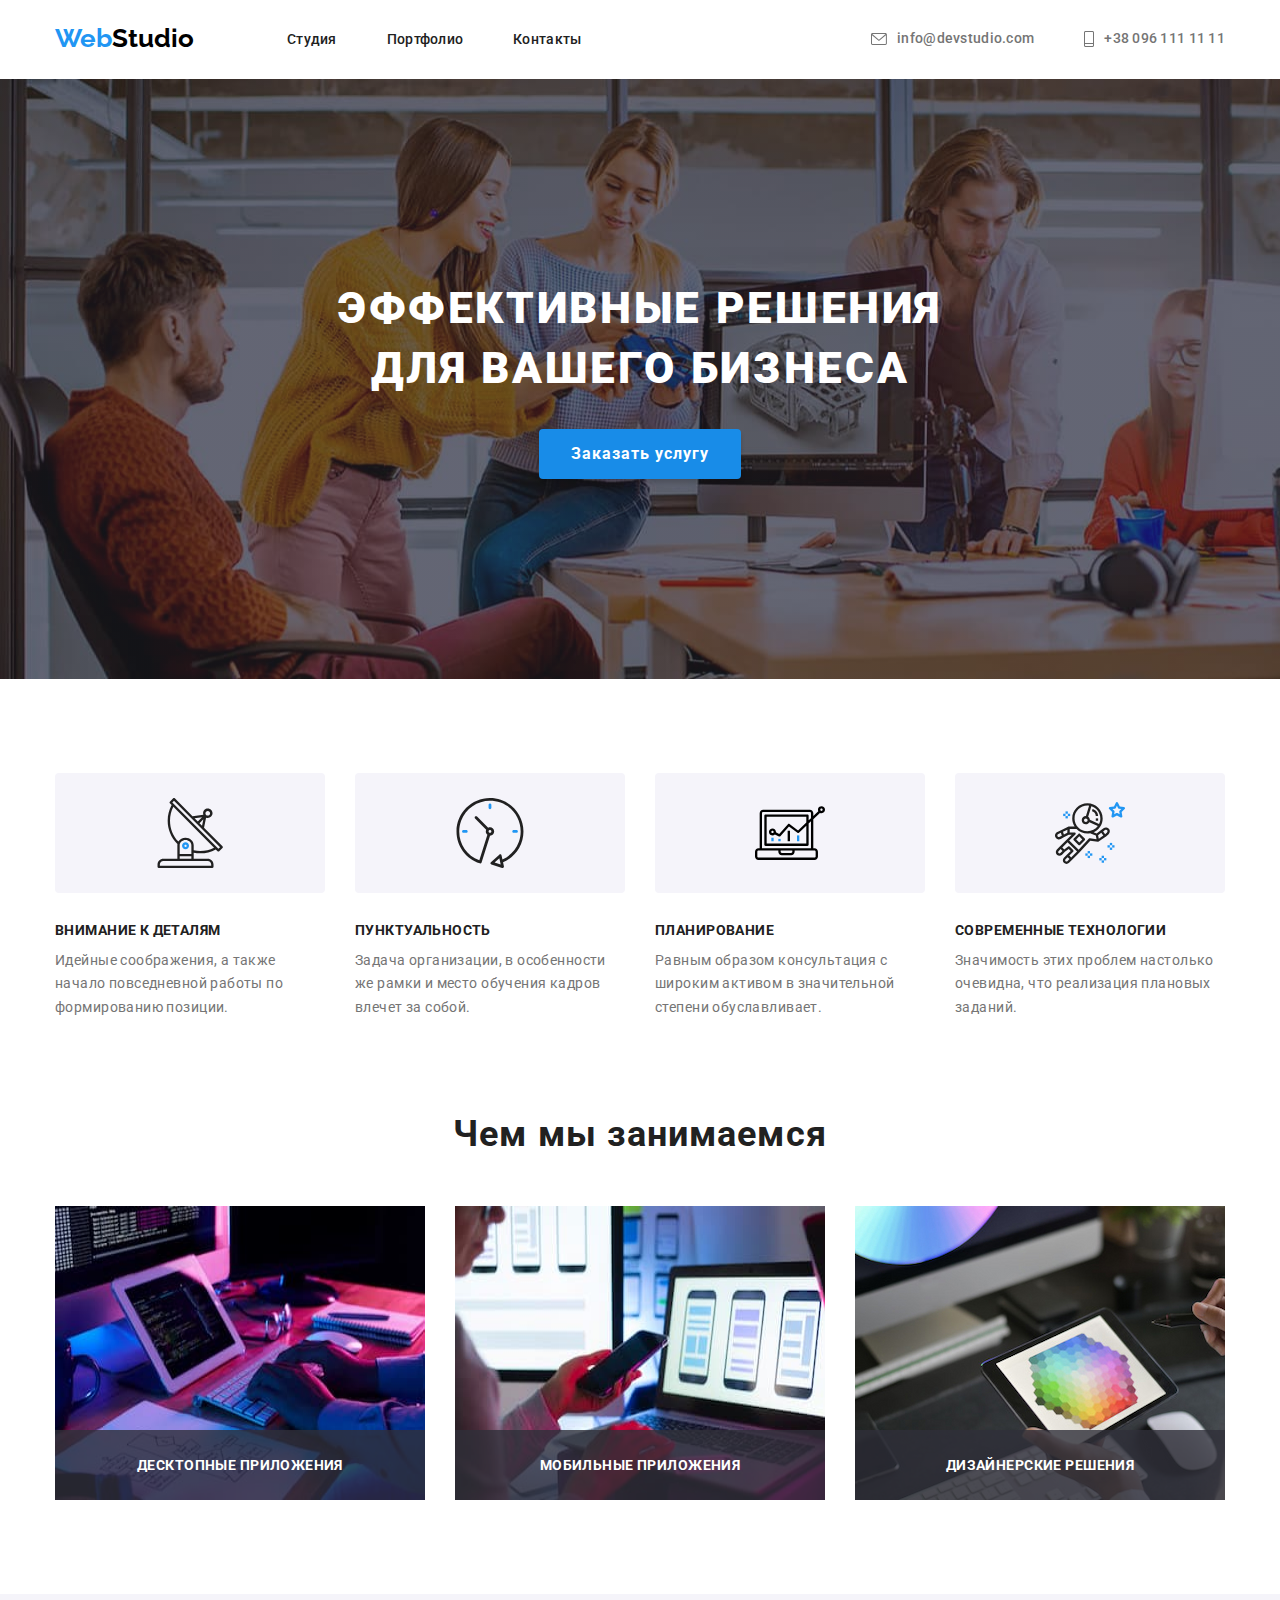
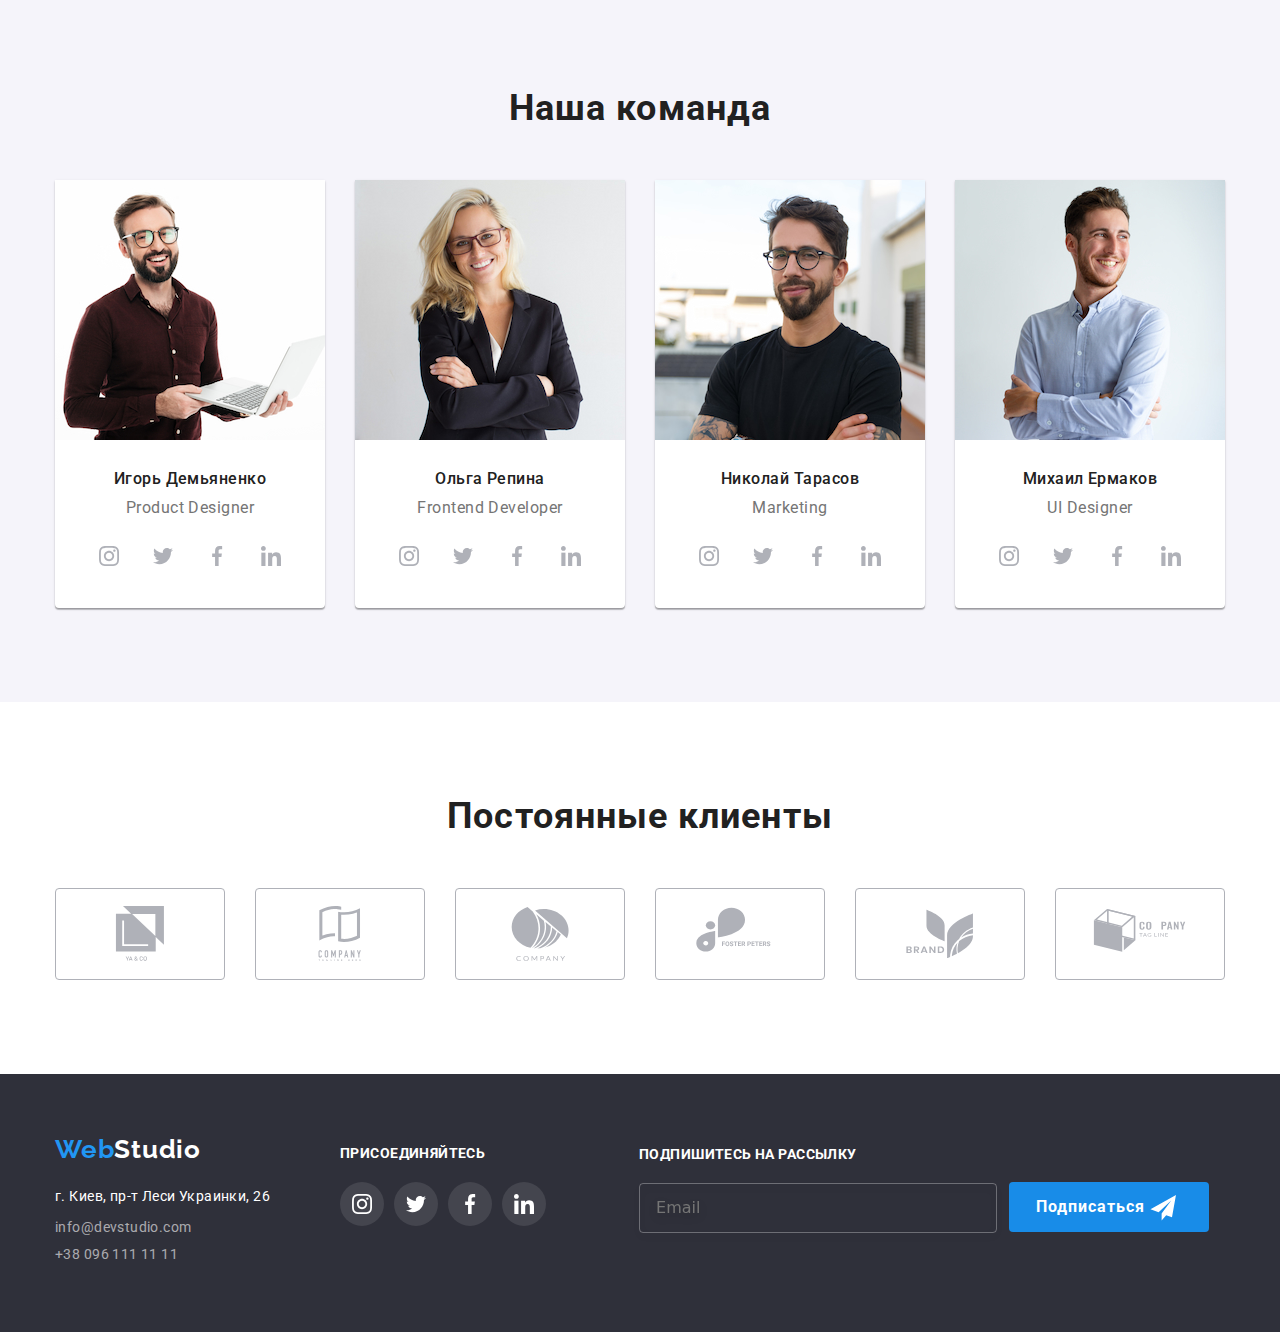
==== index.html @ 83f19287 "commit 6.1" ====
<!DOCTYPE html>
<html lang="ru">
  <head>
    <meta charset="UTF-8" />
    <meta http-equiv="X-UA-Compatible" content="IE=edge" />
    <meta name="viewport" content="width=device-width, initial-scale=1.0" />
    <link rel="stylesheet" href="./css/styles.css" />
    <link rel="preconnect" href="https://fonts.googleapis.com" />
    <link rel="preconnect" href="https://fonts.gstatic.com" crossorigin />
    <link
      href="https://fonts.googleapis.com/css2?family=Raleway:wght@700&family=Roboto:wght@100;300;400;500;700;900&display=swap"
      rel="stylesheet"
    />

    <title>Web Studio</title>

    <link
      rel="stylesheet"
      href="https://cdn.jsdelivr.net/npm/modern-normalize@1.1.0/modern-normalize.min.css"
    />
  </head>

  <body>
    <!-- Header line -->
    <header class="page-header">
      <div class="container page-header-container">
        <nav class="page-nav">
          <a href="../index.html" lang="en" class="logo link">
            <span class="logo-blue link"> Web</span>Studio</a
          >
          <ul class="menu list">
            <li class="menu-item">
              <a href="#" class="menu-link link"> Cтудия </a>
            </li>
            <li class="menu-item">
              <a href="./portfolio/portfolio.html" class="menu-link link">
                Портфолио
              </a>
            </li>
            <li class="menu-item">
              <a href="#" class="menu-link link"> Контакты </a>
            </li>
          </ul>
        </nav>

        <ul class="page-header-contact-container list">
          <li class="menu-item-contact">
            <a
              href="mailto:info@devstudio.com"
              class="contacts-email menu-link-contacts link"
            >
              <svg class="email-icon" width="16" height="12">
                <use href="./images/sprite.svg#icon-email"></use>
              </svg>
              info@devstudio.com
            </a>
          </li>
          <li class="menu-item">
            <a
              href="tel:+380961111111"
              class="contacts-phone-number menu-link-contacts link"
            >
              <svg class="phone-icon" width="10" height="16">
                <use href="./images/sprite.svg#icon-phone"></use>
              </svg>
              +38 096 111 11 11
            </a>
          </li>
        </ul>
      </div>
    </header>

    <!-- Main -->
    <main>
      <!-- Banner -->
      <section class="hero">
        <div class="container">
          <h1 class="hero-titlie">Эффективные решения для вашего бизнеса</h1>
          <button class="modal-btn" type="button" data-modal-open>
            Заказать услугу
          </button>
        </div>
      </section>

      <section class="option">
        <div class="container">
          <ul class="option-list list">
            <li class="option-list-detailes">
              <div class="option-image list">
                <svg class="option-icon" width="70" height="70">
                  <use href="./images/sprite.svg#icon-sputnik"></use>
                </svg>
              </div>
              <h3 class="option-title list">Внимание к деталям</h3>
              <p class="option-text">
                Идейные соображения, а также начало повседневной работы по
                формированию позиции.
              </p>
            </li>

            <li class="option-list-detailes list">
              <div class="option-image list">
                <svg class="option-icon" width="70" height="70">
                  <use href="./images/sprite.svg#icon-clock"></use>
                </svg>
              </div>

              <h3 class="option-title list">Пунктуальность</h3>
              <p class="option-text">
                Задача организации, в особенности же рамки и место обучения
                кадров влечет за собой.
              </p>
            </li>

            <li class="option-list-detailes">
              <div class="option-image list">
                <svg class="option-icon" width="70" height="70">
                  <use href="./images/sprite.svg#icon-diagram"></use>
                </svg>
              </div>

              <h3 class="option-title list">Планирование</h3>
              <p class="option-text">
                Равным образом консультация с широким активом в значительной
                степени обуславливает.
              </p>
            </li>

            <li class="option-list-detailes">
              <div class="option-image list">
                <svg class="option-icon" width="70" height="70">
                  <use href="./images/sprite.svg#icon-astronaut"></use>
                </svg>
              </div>
              <h3 class="option-title list">Современные технологии</h3>
              <p class="option-text">
                Значимость этих проблем настолько очевидна, что реализация
                плановых заданий.
              </p>
            </li>
          </ul>
        </div>
      </section>

      <section class="our-job">
        <div class="container">
          <h2 class="our-job-title">Чем мы занимаемся</h2>
          <ul class="our-job-list list">
            <li class="our-job-photo">
              <img
                src="./images/work/work1.jpg"
                alt="мужчина работает за ноутбуком"
                width="370"
                height="294"
              />
              <div class="our-job-box-text">
                <p class="our-job-text">Десктопные приложения</p>
              </div>
            </li>
            <li class="our-job-photo">
              <img
                src="./images/work/work2.jpg"
                alt="девушка с телефоном"
                width="370"
                height="294"
              />
              <div class="our-job-box-text">
                <p class="our-job-text">Мобильные приложения</p>
              </div>
            </li>
            <li class="our-job-photo">
              <img
                src="./images/work/work3.jpg"
                alt="девушка работает с палитрой "
                width="370"
                height="294"
              />

              <div class="our-job-box-text">
                <p class="our-job-text">Дизайнерские решения</p>
              </div>
            </li>
          </ul>
        </div>
      </section>

      <section class="our-team">
        <div class="container">
          <h2 class="our-team-title">Наша команда</h2>
          <ul class="our-team-list list">
            <li class="our-team-card">
              <img
                src="./images/people/igor.jpg"
                alt="Игорь дизайнер"
                width="270"
              />

              <div class="card-info">
                <h3 class="card-title">Игорь Демьяненко</h3>
                <p lang="en" class="card-prof">Product Designer</p>

                <ul class="social-list list">
                  <li class="social-list-item">
                    <a href="" class="social-list-link">
                      <svg class="social-list-icon" width="20" height="20">
                        <use href="./images/sprite.svg#icon-instagram"></use>
                      </svg>
                    </a>
                  </li>

                  <li class="social-list-item">
                    <a href="" class="social-list-link">
                      <svg class="social-list-icon" width="20" height="20">
                        <use href="./images/sprite.svg#icon-twitter"></use>
                      </svg>
                    </a>
                  </li>

                  <li class="social-list-item list link">
                    <a href="" class="social-list-link">
                      <svg class="social-list-icon" width="20" height="20">
                        <use href="./images/sprite.svg#icon-facebook"></use>
                      </svg>
                    </a>
                  </li>

                  <li class="social-list-item list">
                    <a href="" class="social-list-link">
                      <svg class="social-list-icon" width="20" height="20">
                        <use href="./images/sprite.svg#icon-linkedin"></use>
                      </svg>
                    </a>
                  </li>
                </ul>
              </div>
            </li>

            <li class="our-team-card">
              <img
                src="./images/people/olga.jpg"
                alt="Ольга фронтэнд разработчик"
                width="270"
              />
              <div class="card-info">
                <h3 class="card-title">Ольга Репина</h3>
                <p lang="en" class="card-prof">Frontend Developer</p>

                <ul class="social-list list">
                  <li class="social-list-item">
                    <a href="" class="social-list-link">
                      <svg class="social-list-icon" width="20" height="20">
                        <use href="./images/sprite.svg#icon-instagram"></use>
                      </svg>
                    </a>
                  </li>

                  <li class="social-list-item">
                    <a href="" class="social-list-link">
                      <svg class="social-list-icon" width="20" height="20">
                        <use href="./images/sprite.svg#icon-twitter"></use>
                      </svg>
                    </a>
                  </li>

                  <li class="social-list-item list link">
                    <a href="" class="social-list-link">
                      <svg class="social-list-icon" width="20" height="20">
                        <use href="./images/sprite.svg#icon-facebook"></use>
                      </svg>
                    </a>
                  </li>

                  <li class="social-list-item list">
                    <a href="" class="social-list-link">
                      <svg class="social-list-icon" width="20" height="20">
                        <use href="./images/sprite.svg#icon-linkedin"></use>
                      </svg>
                    </a>
                  </li>
                </ul>
              </div>
            </li>

            <li class="our-team-card">
              <img
                src="./images/people/taras.jpg"
                alt="Тарас маркетолог"
                width="270"
              />
              <div class="card-info">
                <h3 class="card-title">Николай Тарасов</h3>
                <p lang="en" class="card-prof">Marketing</p>

                <ul class="social-list list">
                  <li class="social-list-item">
                    <a href="" class="social-list-link">
                      <svg class="social-list-icon" width="20" height="20">
                        <use href="./images/sprite.svg#icon-instagram"></use>
                      </svg>
                    </a>
                  </li>

                  <li class="social-list-item">
                    <a href="" class="social-list-link">
                      <svg class="social-list-icon" width="20" height="20">
                        <use href="./images/sprite.svg#icon-twitter"></use>
                      </svg>
                    </a>
                  </li>

                  <li class="social-list-item list link">
                    <a href="" class="social-list-link">
                      <svg class="social-list-icon" width="20" height="20">
                        <use href="./images/sprite.svg#icon-facebook"></use>
                      </svg>
                    </a>
                  </li>

                  <li class="social-list-item list">
                    <a href="" class="social-list-link">
                      <svg class="social-list-icon" width="20" height="20">
                        <use href="./images/sprite.svg#icon-linkedin"></use>
                      </svg>
                    </a>
                  </li>
                </ul>
              </div>
            </li>

            <li class="our-team-card">
              <img
                src="./images/people/michale.jpg"
                alt="Михаил дизайнер"
                width="270"
              />
              <div class="card-info">
                <h3 class="card-title">Михаил Ермаков</h3>
                <p lang="en" class="card-prof">UI Designer</p>

                <ul class="social-list list">
                  <li class="social-list-item">
                    <a href="" class="social-list-link">
                      <svg class="social-list-icon" width="20" height="20">
                        <use href="./images/sprite.svg#icon-instagram"></use>
                      </svg>
                    </a>
                  </li>

                  <li class="social-list-item">
                    <a href="" class="social-list-link">
                      <svg class="social-list-icon" width="20" height="20">
                        <use href="./images/sprite.svg#icon-twitter"></use>
                      </svg>
                    </a>
                  </li>

                  <li class="social-list-item list link">
                    <a href="" class="social-list-link">
                      <svg class="social-list-icon" width="20" height="20">
                        <use href="./images/sprite.svg#icon-facebook"></use>
                      </svg>
                    </a>
                  </li>

                  <li class="social-list-item list">
                    <a href="" class="social-list-link">
                      <svg class="social-list-icon" width="20" height="20">
                        <use href="./images/sprite.svg#icon-linkedin"></use>
                      </svg>
                    </a>
                  </li>
                </ul>
              </div>
            </li>
          </ul>
        </div>
      </section>

      <section class="our-client">
        <div class="container">
          <h2 class="our-team-title">Постоянные клиенты</h2>

          <ul class="our-client-list list">
            <li class="our-client-item">
              <a href="" class="our-client-link link">
                <svg class="our-client-icon" width="96" height="55">
                  <use href="./images/sprite.svg#icon-cube"></use>
                </svg>
              </a>
            </li>

            <li class="our-client-item">
              <a href="" class="our-client-link link">
                <svg class="our-client-icon" width="96" height="55">
                  <use href="./images/sprite.svg#icon-logo1"></use>
                </svg>
              </a>
            </li>

            <li class="our-client-item">
              <a href="" class="our-client-link link">
                <svg class="our-client-icon" width="86" height="55">
                  <use href="./images/sprite.svg#icon-logo2"></use>
                </svg>
              </a>
            </li>

            <li class="our-client-item">
              <a href="" class="our-client-link link">
                <svg
                  class="our-client-icon"
                  width="96"
                  height="
          60"
                >
                  <use href="./images/sprite.svg#icon-foster"></use>
                </svg>
              </a>
            </li>

            <li class="our-client-item">
              <a href="" class="our-client-link link">
                <svg
                  class="our-client-icon"
                  width="96"
                  height="
          50"
                >
                  <use href="./images/sprite.svg#icon-brand"></use>
                </svg>
              </a>
            </li>

            <li class="our-client-item">
              <a href="" class="our-client-link link">
                <svg class="our-client-icon" width="100" height="60">
                  <use href="./images/sprite.svg#icon-space"></use>
                </svg>
              </a>
            </li>
          </ul>
        </div>
      </section>

      <footer class="footer">
        <div class="container">
          <div class="footer-box">
            <address class="footer-address">
              <div class="footer-box-logo">
                <a href="#" lang="en" class="logo-link link">
                  <span class="logo-blue">Web</span>Studio</a
                >
              </div>

              <ul class="list">
                <li class="contact-footer">
                  <a
                    href="https://goo.gl/maps/ec9KKxXd8hmm1vX37"
                    target="_blank"
                    rel="noopener noreferrer"
                    class="link"
                    ><span class="link location"
                      >г. Киев, пр-т Леси Украинки, 26</span
                    >
                  </a>
                </li>
                <li class="contact-footer list">
                  <a
                    href="mailto:info@devstudio.com"
                    class="link contact-email"
                  >
                    info@devstudio.com
                  </a>
                </li>
                <li class="list">
                  <a href="tel:+380961111111" class="contact-phone link">
                    +38 096 111 11 11
                  </a>
                </li>
              </ul>
            </address>

            <div class="footer-social">
              <h3 class="footer-social-title">присоединяйтесь</h3>

              <ul class="footer-social-list">
                <li class="footer-social-list-item list link">
                  <a href="" class="footer-social-link">
                    <svg class="footer-social-icon">
                      <use
                        href="./images/sprite.svg#icon-instagram"
                        width="20"
                        height="20"
                      ></use>
                    </svg>
                  </a>
                </li>

                <li class="footer-social-list-item list link">
                  <a href="" class="footer-social-link">
                    <svg class="footer-social-icon">
                      <use
                        href="./images/sprite.svg#icon-twitter"
                        width="20"
                        height="20"
                      ></use>
                    </svg>
                  </a>
                </li>

                <li class="footer-social-list-item list link">
                  <a href="" class="footer-social-link">
                    <svg class="footer-social-icon">
                      <use
                        href="./images/sprite.svg#icon-facebook"
                        width="20"
                        height="20"
                      ></use>
                    </svg>
                  </a>
                </li>

                <li class="footer-social-list-item list link">
                  <a href="" class="footer-social-link">
                    <svg class="footer-social-icon">
                      <use
                        href="./images/sprite.svg#icon-linkedin"
                        width="20"
                        height="20"
                      ></use>
                    </svg>
                  </a>
                </li>
              </ul>
            </div>

            <div class="footer-input-wrapper">
              <p class="footer-input-text">Подпишитесь на рассылку</p>

              <input
                type="email"
                name="user_email"
                class="footer-form-input"
                required
                pattern="[a-zA-Z0-9]+"
                minlength="2"
                placeholder="Email"
              />
            </div>

            <button type="button" class="footer-button">
              Подписаться

              <svg class="footer-button-icon" width="44" height="44">
                <use href="./images/sprite.svg#icon-send"></use>
              </svg>
            </button>
          </div>
        </div>
      </footer>

      <div class="backdrop is-hidden" data-modal>
        <div class="modal">
          <button type="button" class="modal-close-btn" data-modal-close>
            <svg class="modal-close-btn-icon" width="18" height="18">
              <use href="./images/sprite.svg#icon-close"></use>
            </svg>
          </button>

          <form class="modal-form">
            <p class="modal-form-text">
              Оставьте свои данные, мы вам перезвоним
            </p>

            <label class="modal-form-field">
              <span class="modal-form-input-desc"> Имя </span>
              <span class="modal-form-input-wrapper">
                <input
                  type="text"
                  name="user_name"
                  class="modal-form-input"
                  required
                  pattern="^[A-Za-zА-Яа-яЁё-Яа-яЁёІіЇїЄє]+$"
                  minlength="2"
                />
                <svg class="modal-form-icon" width="12" height="12">
                  <use href="./images/sprite.svg#icon-user"></use>
                </svg>
              </span>
            </label>

            <label class="modal-form-field">
              <span class="modal-form-input-desc"> Телефон </span>
              <span class="modal-form-input-wrapper">
                <input
                  type="tel"
                  name="user_phone"
                  class="modal-form-input"
                  required
                  pattern="[0-9]{3}-[0-9]{3}-[0-9]{2}-[0-9]{2}"
                  title="xxx-xxx-xx-xx"
                />
                <svg class="modal-form-icon" width="12" height="12">
                  <use href="./images/sprite.svg#icon-phone2"></use>
                </svg>
              </span>
            </label>

            <label class="modal-form-field">
              <span class="modal-form-input-desc"> Почта </span>
              <span class="modal-form-input-wrapper">
                <input
                  type="email"
                  name="user_email"
                  class="modal-form-input"
                  pattern="[a-zA-Z0-9]+"
                  required
                />
                <svg class="modal-form-icon" width="12" height="12">
                  <use href="./images/sprite.svg#icon-email2"></use>
                </svg>
              </span>
            </label>

            <label class="modal-form-field">
              <span class="modal-form-input-desc"> Комментарий </span>
              <textarea
                name="user_massage"
                class="modal-form-message"
                placeholder="Введите текст"
              ></textarea>
            </label>
            <input
              id="user_policy"
              type="checkbox"
              name="user_policy"
              class="modal-form-check visually-hidden-check"
            />

            <label for="user_policy" class="modal-form-check-desc">
              Соглашаюсь с рассылкой и принимаю &nbsp;
              <a href="" class="modal-form-link">Условия договора</a>
            </label>
            <button type="submit" class="modal-form-submit">Отправить</button>
          </form>
        </div>
      </div>
    </main>
    <script src="./js/modal.js"></script>
  </body>
</html>
---- css/styles.css ----
body {
  font-family: "Raleway", sans-serif;
  font-family: "Roboto", sans-serif;
  margin: 0px;
  background: #ffffff;
}

.page-header {
  background: #ffffff;
  padding-top: 24px;
  padding-bottom: 25px;
}

.container {
  width: 1200px;
  margin-left: auto;
  margin-right: auto;
  padding-left: 15px;
  padding-right: 15px;
}

.page-header-container {
  display: flex;
  align-items: center;
}

.page-nav {
  display: flex;
}

.logo {
  text-decoration: none;
  color: #000000;
  font-family: "Raleway", sans-serif;
  font-weight: 700;
  font-size: 26px;
  margin-right: 93px;
}

.logo-blue {
  color: #2196f3;
  font-weight: 700;
  font-family: "Raleway", sans-serif;
  font-style: Bold;
  font-size: 26px;
}

.menu {
  display: flex;
  align-items: center;
  list-style: none;
}

.page-header-contact-container {
  display: flex;
  align-items: center;
  margin-left: auto;
}

.menu-link::after {
  display: inline-block;
  position: absolute;
  content: "";
  left: 0;
  bottom: -30px;
  border-radius: 2px;
  width: 100%;
  height: 4px;
  margin-bottom: -1px;
  background-color: #2196f3;
  opacity: 0;
  transition: 250ms cubic-bezier(0.4, 0, 0.2, 1);
}
.menu-link:hover::after {
  opacity: 1;
}

.menu-item {
  margin-right: 50px;
}

.menu-item:last-child {
  margin-right: 0;
}

.menu-link {
  position: relative;
  font-family: "Roboto", sans-serif;
  font-weight: 500;
  font-size: 14px;
  line-height: 1.14;
  letter-spacing: 0.02em;
  color: #212121;
  transition: color 250ms cubic-bezier(0.4, 0, 0.2, 1);
}

.menu-link:hover,
.menu-link:focus {
  color: #2196f3;
}

.menu-link-contacts {
  position: relative;
  font-family: "Roboto", sans-serif;
  font-weight: 500;
  font-size: 14px;
  line-height: 1.14;
  letter-spacing: 0.02em;
  color: #212121;
  transition: color 250ms cubic-bezier(0.4, 0, 0.2, 1);
}

.menu-link-contacts:hover,
.menu-link-contacts:focus {
  color: #2196f3;
}

.menu-contact {
  margin-top: 32px;
  margin-bottom: 32px;
  display: flex;
  align-items: center;
  margin-left: auto;
}

.menu-item-contact {
  margin-right: 50px;
  display: flex;
}

.menu-item-contact:last-child {
  margin-right: 0;
}

.contacts-email {
  font-family: "Roboto", sans-serif;
  font-weight: 500;
  font-size: 14px;
  line-height: 1.14;
  letter-spacing: 0.02em;
  color: #757575;
  display: flex;
}

.email-icon {
  margin-right: 10px;
  fill: currentColor;
  margin-top: 2px;
}

.contacts-phone-number {
  font-family: "Roboto", sans-serif;
  font-weight: 500;
  font-size: 14px;
  line-height: 1.14;
  letter-spacing: 0.02em;
  color: #757575;
  display: flex;
}

.phone-icon {
  margin-right: 10px;
  fill: currentColor;
}

.hero {
  padding-top: 200px;
  padding-bottom: 200px;
  background: #2f303a;
  background-image: linear-gradient(
      rgba(47, 48, 58, 0.4),
      rgba(47, 48, 58, 0.4)
    ),
    url("../images/hero/bg.jpg");
  background-size: cover;
  background-color: #c4c4c4;
}

.hero-titlie {
  font-family: "Roboto", sans-serif;
  font-weight: 900;
  font-size: 44px;
  line-height: 1.36;
  text-align: center;
  letter-spacing: 0.06em;
  text-transform: uppercase;
  color: #ffffff;
  align-items: center;
  margin-left: 252px;
  margin-right: 252px;
  margin-bottom: 30px;
}

.modal-btn {
  font-family: "Roboto", sans-serif;
  font-weight: 700;
  font-size: 16px;
  line-height: 1.88;
  letter-spacing: 0.06em;
  color: #ffffff;
  background: #188ce8;
  padding: 10px 32px;
  height: 50px;
  left: 700px;
  top: 400px;
  margin-top: 30px;
  cursor: pointer;
  box-shadow: 0px 4px 4px rgba(0, 0, 0, 0.15);
  border-radius: 4px;
  border: none;
  align-items: center;
  display: block;
  margin: auto;
  transition: background-color 250ms cubic-bezier(0.4, 0, 0.2, 1);
}

.modal-btn:hover,
.modal-btn:focus {
  background-color: #2196f3;
  border: none;
}

.option-image {
  display: flex;
  justify-content: center;
  align-items: center;
  margin-bottom: 30px;
  background-size: 270px 120px;
  background: #f5f4fa;
  border-radius: 4px;
  width: 270px;
  height: 120px;
}

.option-image:last-child {
  margin-right: 0;
}

.option-icon {
  display: flex;
  justify-content: center;
  align-items: center;
}

.option {
  padding-top: 94px;
  padding-bottom: 94px;
}

.option-list {
  display: flex;
  align-items: center;
}

.option-list-detailes {
  margin-right: 30px;
}

.option-list-detailes:last-child {
  margin-right: 0;
}

.option-title {
  font-family: "Roboto", sans-serif;
  font-style: normal;
  font-weight: 700;
  font-size: 14px;
  line-height: 1.14;
  letter-spacing: 0.03em;
  text-transform: uppercase;
  color: #212121;
  padding-bottom: 10px;
}

.option-text {
  font-family: "Roboto", sans-serif;
  font-style: normal;
  font-weight: 400;
  font-size: 14px;
  line-height: 1.71;
  letter-spacing: 0.03em;
  color: #757575;
}

.option-text:last-child {
  margin-right: 0;
}

.our-job {
  padding-bottom: 94px;
  justify-content: space-between;
}
.our-job-title {
  font-family: "Roboto", sans-serif;
  font-weight: 700;
  font-size: 36px;
  line-height: 1.16;
  text-align: center;
  letter-spacing: 0.03em;
  color: #212121;
  margin-bottom: 50px;
}

.our-job-list {
  display: flex;
  align-items: center;
}

.our-job-photo {
  margin-right: 30px;
  position: relative;
}

.our-job-box-text {
  display: inline-block;
  position: absolute;
  width: 370px;
  height: 70px;
  background: rgba(47, 48, 58, 0.8);
  bottom: 0;
}

.our-job-text {
  font-family: "Roboto", sans-serif;
  font-weight: 700;
  font-size: 14px;
  line-height: 16px;
  text-align: center;
  letter-spacing: 0.03em;
  text-transform: uppercase;

  color: #ffffff;
  padding-top: 27px;
  padding-bottom: 27px;
}

.our-job-photo:last-child {
  margin-right: 0;
}

.our-team {
  background: #f5f4fa;
  padding-top: 94px;
  padding-bottom: 94px;
  justify-content: space-between;
}

.our-team-title {
  font-family: "Roboto", sans-serif;
  font-weight: 700;
  font-size: 36px;
  line-height: 1.16;
  text-align: center;
  letter-spacing: 0.03em;
  color: #212121;
  margin-bottom: 50px;
}

.our-team-list {
  display: flex;
  align-items: center;
}

.our-team-card {
  width: 270px;
  height: 428px;
  left: 215px;
  top: 1635px;
  margin-right: 30px;
  background: #ffffff;
  box-shadow: 0px 1px 3px rgba(0, 0, 0, 0.12), 0px 1px 1px rgba(0, 0, 0, 0.14),
    0px 2px 1px rgba(0, 0, 0, 0.2);
  border-radius: 0px 0px 4px 4px;
}

.our-team-card:last-child {
  margin-right: 0;
}

.card-info {
  padding-bottom: 30px;
  padding-top: 30px;
}
.card-title {
  font-family: "Roboto", sans-serif;
  font-weight: 500;
  font-size: 16px;
  line-height: 1.18;
  text-align: center;
  letter-spacing: 0.03em;
  color: #212121;
  margin-bottom: 10px;
}

.card-prof {
  font-family: "Roboto", sans-serif;
  font-size: 16px;
  line-height: 1.18;
  text-align: center;
  letter-spacing: 0.03em;
  color: #757575;
  margin-bottom: 16px;
}

.social-list {
  display: flex;
  align-items: center;
  justify-content: center;
  gap: 10px;
}

.social-list:last-child {
  margin-right: 0;
}

.social-list-link {
  display: flex;
  justify-content: center;
  align-items: center;
  width: 44px;
  height: 44px;
  border-radius: 50%;
  background-color: #ffffff;
  transition: background-color 250ms cubic-bezier(0.4, 0, 0.2, 1);
}

.social-list-link:hover,
.social-list-link:focus {
  background-color: #2196f3;
}

.social-list-icon {
  height: 44px;
  width: 44px;
  padding-top: 12px;
  padding-left: 12px;
  padding-right: 12px;
  padding-bottom: 12px;
  fill: #afb1b8;
  transition: fill 250ms cubic-bezier(0.4, 0, 0.2, 1);
}

.social-list-link:hover .social-list-icon,
.social-list-link:focus .social-list-icon {
  fill: #ffffff;
}

.our-client {
  background: #ffffff;
  padding-top: 94px;
  padding-bottom: 94px;
  justify-content: space-between;
}

.our-client-list {
  display: flex;
  justify-content: center;
  align-items: center;
  gap: 30px;
}

.our-client-link {
  display: flex;
  justify-content: center;
  align-items: center;
  border: 1px solid #afb1b8;
  border-radius: 4px;
  width: 170px;
  height: 92px;
  color: #afb1b8;
  transition: border-color 250ms cubic-bezier(0.4, 0, 0.2, 1),
    color 250ms cubic-bezier(0.4, 0, 0.2, 1);
}

.our-client-link:hover,
.our-client-link:focus {
  border-color: #2196f3;
}

.our-client-link:hover,
.our-client-link:focus {
  color: #2196f3;
}

.our-client-icon {
  fill: currentColor;
}

.footer {
  background: #2f303a;
  padding-top: 60px;
  padding-bottom: 60px;
}

.footer-box {
  display: flex;
}

.logo-link {
  font-family: "Raleway", sans-serif;
  font-weight: 700;
  font-size: 26px;
  line-height: 1.2;
  letter-spacing: 0.03em;
  color: #ffffff;
  margin-bottom: 20px;
  display: block;
}

.footer-address {
  margin-bottom: 9px;
}

.location {
  font-family: "Roboto", sans-serif;
  font-style: normal;
  font-size: 14px;
  line-height: 1.71;
  letter-spacing: 0.03em;
  color: #ffffff;
}

.contact-footer {
  margin-bottom: 9px;
}

.contact-email {
  width: 231px;
  height: 21px;
  left: 215px;
  top: 2238px;
  font-family: "Roboto", sans-serif;
  font-style: normal;
  font-size: 14px;
  letter-spacing: 0.03em;
  color: rgba(255, 255, 255, 0.6);
}

.contact-phone {
  width: 231px;
  height: 21px;
  left: 215px;
  top: 2238px;
  font-family: "Roboto", sans-serif;
  font-style: normal;
  font-size: 14px;
  letter-spacing: 0.03em;
  color: rgba(255, 255, 255, 0.6);
}

.footer-social {
  display: block;
  margin-left: 70px;
  padding-top: 12px;
}

.footer-social-title {
  font-family: "Roboto";
  font-weight: 700;
  font-size: 14px;
  line-height: 1.14;
  letter-spacing: 0.03em;
  text-transform: uppercase;
  color: #ffffff;
  margin-bottom: 20px;
}

.footer-social-list {
  display: flex;
  gap: 10px;
}

.social-list-icon {
  height: 44px;
  width: 44px;
  padding-top: 12px;
  padding-left: 12px;
  padding-right: 12px;
  padding-bottom: 12px;
  color: #afb1b8;
  transition: color 250ms cubic-bezier(0.4, 0, 0.2, 1);
}

.social-list-link:hover,
.social-list-link:focus {
  color: #ffffff;
}

.social-list-icon {
  fill: currentColor;
}
.footer-social-list:last-child {
  margin-right: 0;
}

.footer-social-link {
  display: flex;
  width: 44px;
  height: 44px;
  border-radius: 50%;
  background-color: #ffffff;
  background: rgba(255, 255, 255, 0.1);
  transition: background-color 250ms cubic-bezier(0.4, 0, 0.2, 1);
}

.footer-social-link:hover,
.footer-social-link:focus {
  background-color: #2196f3;
}

.footer-social-icon {
  height: 44px;
  width: 44px;
  padding-top: 12px;
  padding-left: 12px;
  padding-right: 12px;
  padding-bottom: 12px;
  fill: #ffffff;
}

.footer-input-wrapper {
  display: block;
  margin-left: 93px;
  padding-top: 13px;
}

.footer-input-text {
  font-family: "Roboto", sans-serif;
  font-weight: 700;
  font-size: 14px;
  line-height: 1.14;
  letter-spacing: 0.03em;
  text-transform: uppercase;
  color: #ffffff;
  margin-bottom: 20px;
}
.footer-form-input {
  border: 1px solid rgba(255, 255, 255, 0.3);
  filter: drop-shadow(0px 4px 4px rgba(0, 0, 0, 0.15));
  border-radius: 4px;
  height: 50px;
  width: 358px;
  padding-left: 16px;
  background: transparent;
  color: #fff;
  transition: border 250ms cubic-bezier(0.4, 0, 0.2, 1);
}

.footer-form-input:focus {
  border: none;
}

.footer-button {
  width: 200px;
  height: 50px;
  font-family: "Roboto", sans-serif;
  font-weight: 700;
  font-size: 16px;
  line-height: 1.88;
  letter-spacing: 0.06em;
  color: #ffffff;
  background: #188ce8;
  cursor: pointer;
  border-radius: 4px;
  border: none;
  transition: background-color 250ms cubic-bezier(0.4, 0, 0.2, 1);
  transition: box-shadow 250ms cubic-bezier(0.4, 0, 0.2, 1);
  display: flex;
  align-items: center;
  justify-content: space-between;
  padding-left: 27px;
  padding-right: 28px;
  margin-left: 12px;
  margin-top: 48px;
}

.footer-button:hover,
.footer-button:focus {
  background: #2196f3;
  box-shadow: 0px 4px 4px rgba(0, 0, 0, 0.15);
}

.footer-button-icon {
  padding-top: 10px;
}

.backdrop {
  position: fixed;
  z-index: 100;
  top: 0;
  left: 0;
  height: 100%;
  width: 100%;
  background-color: rgba(0, 0, 0, 0.2);
  transition: opacity 250ms cubic-bezier(0.4, 0, 0.2, 1),
    visibility 250ms cubic-bezier(0.4, 0, 0.2, 1);
}

.backdrop.is-hidden {
  opacity: 0;
  visibility: hidden;
  pointer-events: none;
}
.modal {
  position: absolute;
  top: 50%;
  left: 50%;
  width: 528px;
  height: 581px;
  background-color: #fff;
  transform: translate(-50%, -50%);
  padding: 40px;
  box-shadow: 0px 1px 3px rgba(0, 0, 0, 0.12), 0px 1px 1px rgba(0, 0, 0, 0.14),
    0px 2px 1px rgba(0, 0, 0, 0.2);
  border-radius: 4px;
}

.modal-close-btn {
  position: absolute;
  right: 10px;
  top: 10px;
  display: flex;
  justify-content: center;
  align-items: center;
  width: 30px;
  height: 30px;
  border-radius: 50%;
  background: #fff;
  border: 1px solid rgba(0, 0, 0, 0.1);
  padding: 0;
}

.modal-close-btn-icon {
  transition: fill 250ms cubic-bezier(0.4, 0, 0.2, 1);
}

.modal-close-btn-icon:hover,
.modal-close-btn-icon:focus {
  fill: #2196f3;
}

.modal-form {
  display: flex;
  flex-direction: column;
}
.modal-form-text {
  font-family: "Roboto", sans-serif;
  font-weight: 700;
  font-size: 20px;
  line-height: 1.15;
  letter-spacing: 0.03em;
  color: #212121;
  margin-bottom: 12px;
}

.modal-form-input-desc {
  font-family: "Roboto", sans-serif;
  font-weight: 400;
  font-size: 12px;
  line-height: 1.16x;
  letter-spacing: 0.01em;
  color: #757575;
  margin-top: 10px;
}

.modal-form-input-wrapper {
  position: relative;
}
.modal-form-icon {
  position: absolute;
  top: 45%;
  left: 12px;
  transform: translateY(-50%);
  transition: fill 250ms cubic-bezier(0.4, 0, 0.2, 1);
}

.modal-form-input {
  width: 100%;
  height: 40px;
  border: 1px solid rgba(33, 33, 33, 0.2);
  border-radius: 4px;
  padding-left: 42px;
  margin-top: 4px;
  margin-bottom: 10px;
  transition: border-color 250ms cubic-bezier(0.4, 0, 0.2, 1);
}

.modal-form-input:focus + .modal-form-icon {
  fill: #2196f3;
  outline: none;
  border-color: #2196f3;
}

.modal-form-input:focus {
  outline: none;
  border-color: #2196f3;
}

.modal-form-message {
  resize: none;
  width: 100%;
  height: 120px;
  border: 1px solid rgba(33, 33, 33, 0.2);
  border-radius: 4px;
  margin-top: 4px;
  margin-bottom: 20px;
  padding: 12px 16px;
  transition: border-color 250ms cubic-bezier(0.4, 0, 0.2, 1);
}

.modal-form-message::placeholder {
  font-family: "Roboto", sans-serif;
  font-weight: 400;
  font-size: 14px;
  line-height: 1.14;
  letter-spacing: 0.01em;
  color: rgba(117, 117, 117, 0.5);
}

.modal-form-message:focus {
  outline: none;
  border-color: #2196f3;
}

.modal-form-check-desc {
  font-family: "Roboto", sans-serif;
  font-weight: 400;
  font-size: 14px;
  letter-spacing: 0.03em;
  border-color: #212121;
  display: flex;
  align-items: center;
  margin-bottom: 30px;
}

.modal-form-link {
  font-family: "Roboto", sans-serif;
  font-style: normal;
  font-weight: 400;
  font-size: 14px;
  letter-spacing: 0.03em;
  text-decoration-line: underline;
  color: #2196f3;
}

.modal-form-check-desc::before {
  content: "";
  width: 16px;
  height: 15px;
  display: block;
  border: 2px solid;
  border-radius: 2px;
  cursor: pointer;
  margin-right: 7px;
}

.modal-form-check:checked + .modal-form-check-desc::before {
  background-color: #2196f3;
  background-image: url(/images/check.svg);
  background-repeat: no-repeat;
  border-color: transparent;
}

.visually-hidden-check {
  position: absolute;
  width: 1px;
  height: 1px;
  margin: -1px;
  border: 0;
  padding: 0;
  white-space: nowrap;
  clip-path: inset(100%);
  clip: rect(0 0 0 0);
  overflow: hidden;
}
.modal-form-submit {
  font-family: "Roboto", sans-serif;
  font-weight: 700;
  font-size: 16px;
  line-height: 1.88;
  letter-spacing: 0.06em;
  color: #ffffff;
  padding: 10px 32px;
  height: 50px;
  left: 700px;
  top: 400px;
  margin-top: 30px;
  cursor: pointer;
  background: #188ce8;
  box-shadow: 0px 4px 4px rgba(0, 0, 0, 0.15);
  border-radius: 4px;
  border: none;
  align-items: center;
  display: block;
  margin: auto;
  transition: background-color 250ms cubic-bezier(0.4, 0, 0.2, 1);
}

.modal-form-submit:hover,
.modal-form-submit:focus {
  background-color: #2196f3;
  box-shadow: 0px 4px 4px rgba(0, 0, 0, 0.15);
  box-shadow: 0px 4px 4px rgba(0, 0, 0, 0.15);
}

.link {
  text-decoration: none;
}

h1,
h2,
h3,
h4,
p {
  margin-top: 0px;
  margin-bottom: 0px;
}

img {
  display: block;
}

address {
  font-style: normal;
}

button {
  cursor: pointer;
}

ul,
ol {
  margin-top: 0;
  margin-bottom: 0;
  padding-left: 0;
}

.list {
  list-style: none;
}
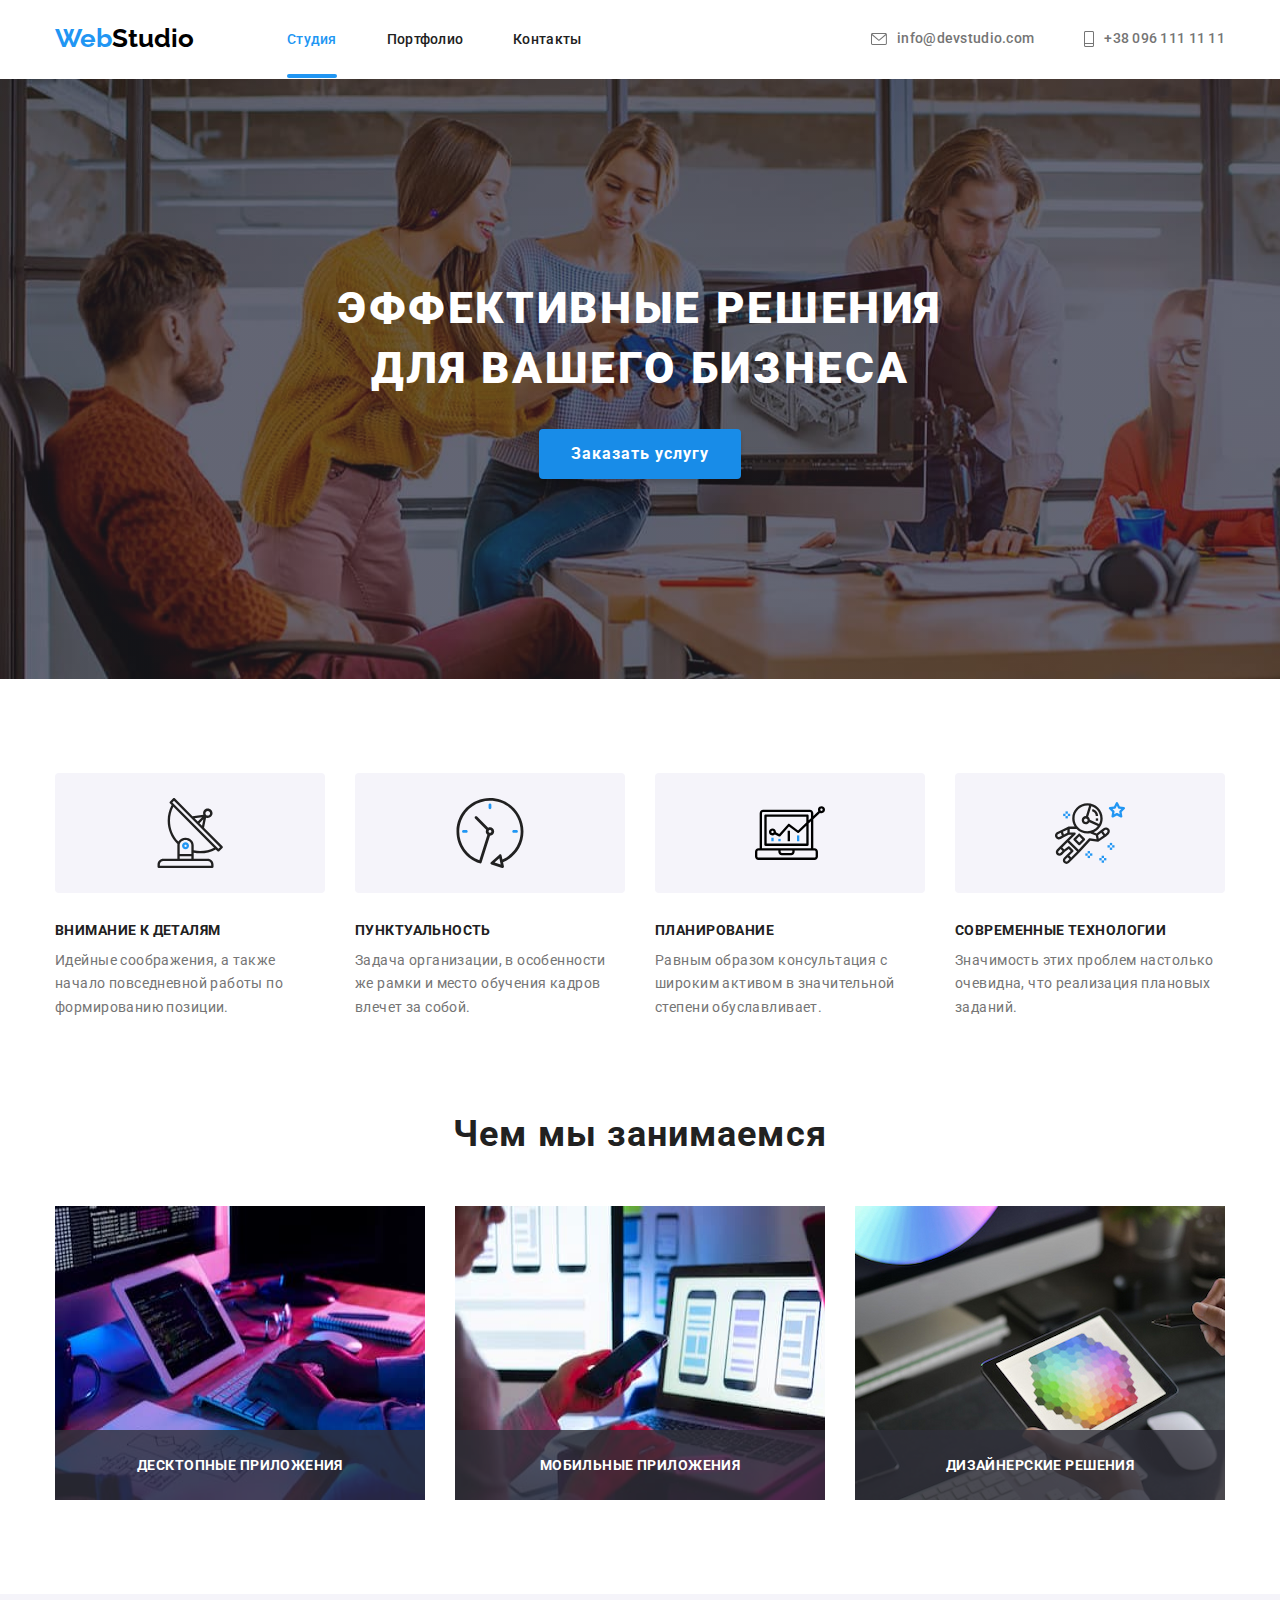
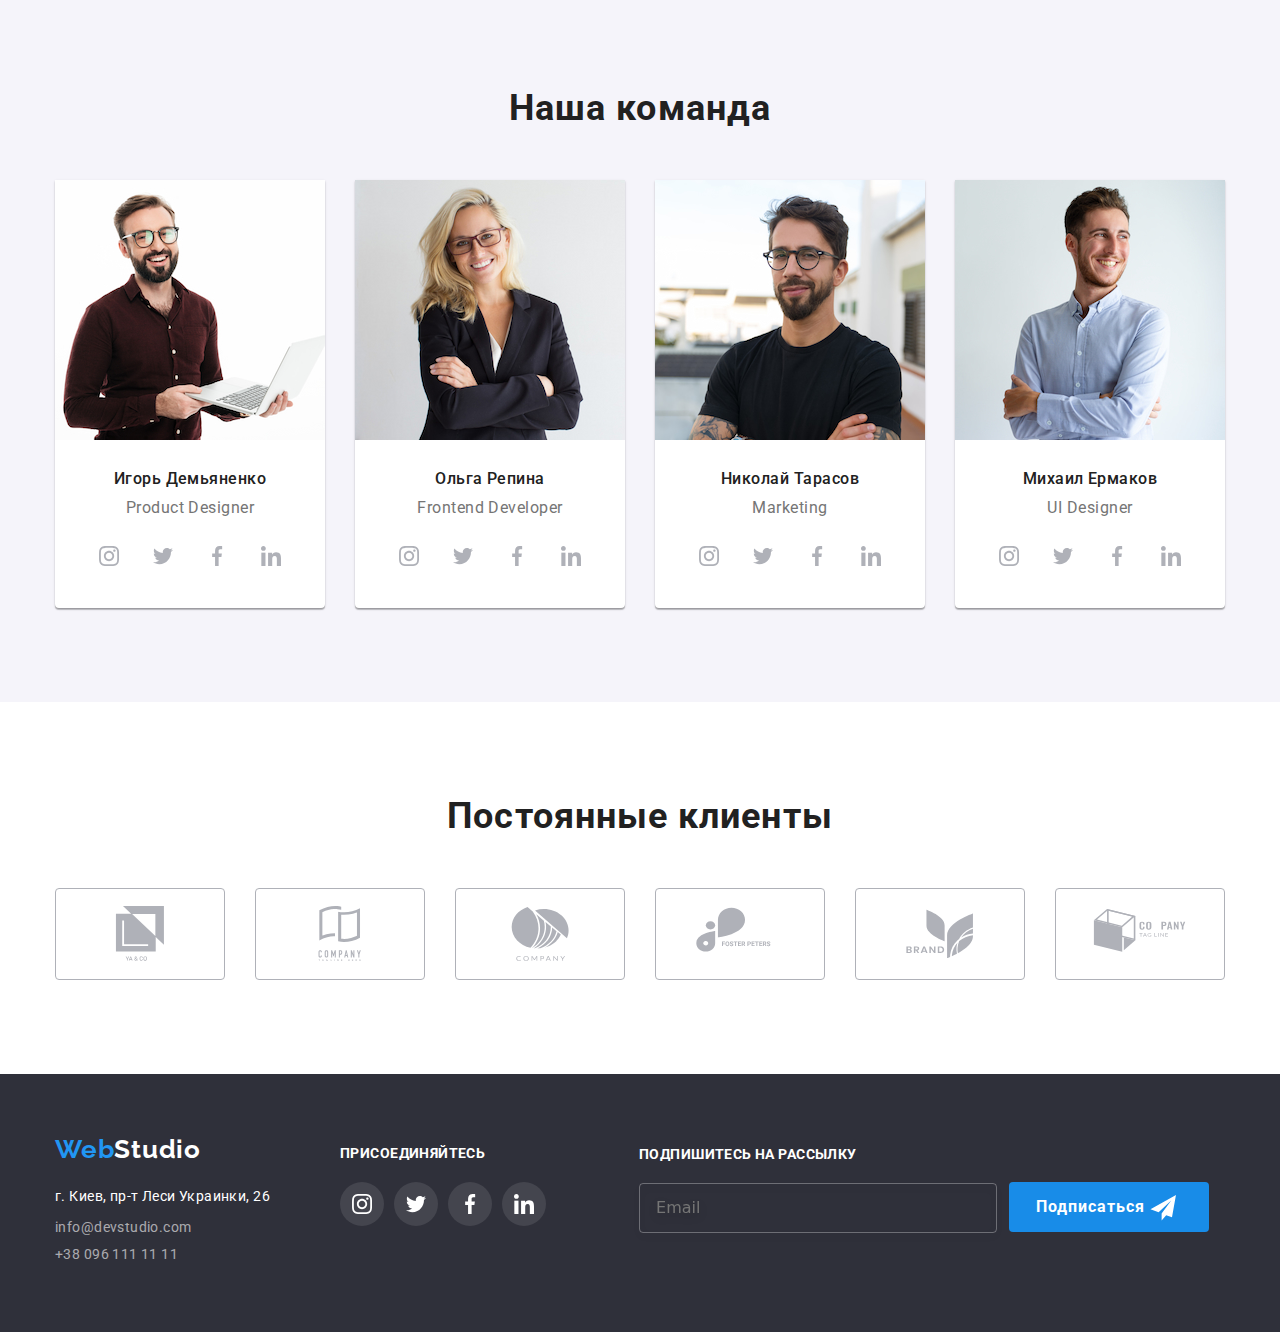
==== commit 4c7420a4: "commit 6.6" ====
--- a/index.html
+++ b/index.html
@@ -30,15 +30,15 @@
           >
           <ul class="menu list">
             <li class="menu-item">
-              <a href="#" class="menu-link link"> Cтудия </a>
+              <a href="./index.html" class="menu-link-1 link current"> Cтудия </a>
             </li>
             <li class="menu-item">
-              <a href="./portfolio/portfolio.html" class="menu-link link">
+              <a href="./portfolio/portfolio.html" class="menu-link-1 link">
                 Портфолио
               </a>
             </li>
             <li class="menu-item">
-              <a href="#" class="menu-link link"> Контакты </a>
+              <a href="#" class="menu-link-1 link"> Контакты </a>
             </li>
           </ul>
         </nav>
@@ -47,7 +47,7 @@
           <li class="menu-item-contact">
             <a
               href="mailto:info@devstudio.com"
-              class="contacts-email menu-link-contacts link"
+              class="contacts-email menu-link link"
             >
               <svg class="email-icon" width="16" height="12">
                 <use href="./images/sprite.svg#icon-email"></use>
@@ -58,7 +58,7 @@
           <li class="menu-item">
             <a
               href="tel:+380961111111"
-              class="contacts-phone-number menu-link-contacts link"
+              class="contacts-phone-number menu-link link"
             >
               <svg class="phone-icon" width="10" height="16">
                 <use href="./images/sprite.svg#icon-phone"></use>
@@ -69,7 +69,6 @@
         </ul>
       </div>
     </header>
-
     <!-- Main -->
     <main>
       <!-- Banner -->
@@ -447,7 +446,7 @@
           <div class="footer-box">
             <address class="footer-address">
               <div class="footer-box-logo">
-                <a href="#" lang="en" class="logo-link link">
+                <a href="./index.html" lang="en" class="logo-link link">
                   <span class="logo-blue">Web</span>Studio</a
                 >
               </div>
@@ -600,7 +599,7 @@
                   pattern="[0-9]{3}-[0-9]{3}-[0-9]{2}-[0-9]{2}"
                   title="xxx-xxx-xx-xx"
                 />
-                <svg class="modal-form-icon" width="12" height="12">
+                <svg class="modal-form-icon" width="13" height="13">
                   <use href="./images/sprite.svg#icon-phone2"></use>
                 </svg>
               </span>
@@ -616,13 +615,13 @@
                   pattern="[a-zA-Z0-9]+"
                   required
                 />
-                <svg class="modal-form-icon" width="12" height="12">
+                <svg class="modal-form-icon" width="15" height="12">
                   <use href="./images/sprite.svg#icon-email2"></use>
                 </svg>
               </span>
             </label>
 
-            <label class="modal-form-field">
+            <label class="modal-form-field-comment">
               <span class="modal-form-input-desc"> Комментарий </span>
               <textarea
                 name="user_massage"
--- a/css/styles.css
+++ b/css/styles.css
@@ -57,7 +57,29 @@
   margin-left: auto;
 }
 
-.menu-link::after {
+
+
+
+.menu-item {
+  margin-right: 50px;
+}
+
+.menu-item:last-child {
+  margin-right: 0;
+}
+
+.menu-link-1 {
+  position: relative;
+  font-family: "Roboto", sans-serif;
+  font-weight: 500;
+  font-size: 14px;
+  line-height: 1.14;
+  letter-spacing: 0.02em;
+  color: #212121;
+  bottom: 0;
+  transition: color 250ms cubic-bezier(0.4, 0, 0.2, 1);
+}
+.menu-link-1::after {
   display: inline-block;
   position: absolute;
   content: "";
@@ -69,51 +91,65 @@
   margin-bottom: -1px;
   background-color: #2196f3;
   opacity: 0;
-  transition: 250ms cubic-bezier(0.4, 0, 0.2, 1);
-}
-.menu-link:hover::after {
+}
+.current{
+  color:#2196F3;
+}
+.current::after{
+  position: absolute;
+  content: '';
+  left: 0;
+  border-radius: 2px;
+  margin-bottom: -1px;
+  width: 100%;
+  height: 4px;
+  background-color:#2196f3;
   opacity: 1;
-}
-
-.menu-item {
-  margin-right: 50px;
-}
-
-.menu-item:last-child {
-  margin-right: 0;
-}
-
-.menu-link {
-  position: relative;
-  font-family: "Roboto", sans-serif;
-  font-weight: 500;
-  font-size: 14px;
-  line-height: 1.14;
-  letter-spacing: 0.02em;
-  color: #212121;
-  transition: color 250ms cubic-bezier(0.4, 0, 0.2, 1);
-}
-
-.menu-link:hover,
-.menu-link:focus {
+  bottom: -30px;
+  color:#2196f3;
+
+}
+.menu-link-1:hover, .menu-link-1:focus{
   color: #2196f3;
 }
 
-.menu-link-contacts {
-  position: relative;
-  font-family: "Roboto", sans-serif;
-  font-weight: 500;
-  font-size: 14px;
-  line-height: 1.14;
-  letter-spacing: 0.02em;
-  color: #212121;
-  transition: color 250ms cubic-bezier(0.4, 0, 0.2, 1);
-}
-
-.menu-link-contacts:hover,
-.menu-link-contacts:focus {
-  color: #2196f3;
-}
+.menu-link-1:hover::after {
+  opacity: 1;
+}
+.menu-link-1:focus::after {
+  opacity: 1;
+}
+.contacts-email::after {
+  display: inline-block;
+  position: absolute;
+  content: "";
+  left: 0;
+  bottom: -32px;
+  border-radius: 2px;
+  width: 100%;
+  height: 4px;
+  margin-bottom: -1px;
+  background-color: #2196f3;
+  opacity: 0;
+  visibility: hidden;
+}
+
+.contacts-phone-number::after {
+  display: inline-block;
+  position: absolute;
+  content: "";
+  left: 0;
+  bottom: -31px;
+  border-radius: 2px;
+  width: 100%;
+  height: 4px;
+  margin-bottom: -1px;
+  background-color: #2196f3;
+  opacity: 0;
+  visibility: hidden;
+}
+
+
 
 .menu-contact {
   margin-top: 32px;
@@ -140,6 +176,9 @@
   letter-spacing: 0.02em;
   color: #757575;
   display: flex;
+}
+.contacts-email:hover, .contacts-email:focus{
+  color:#2196F3;
 }
 
 .email-icon {
@@ -157,12 +196,13 @@
   color: #757575;
   display: flex;
 }
-
+.contacts-phone-number:hover, .contacts-phone-number:focus{
+  color:#2196F3;
+}
 .phone-icon {
   margin-right: 10px;
   fill: currentColor;
 }
-
 .hero {
   padding-top: 200px;
   padding-bottom: 200px;
@@ -743,6 +783,15 @@
   display: flex;
   flex-direction: column;
 }
+
+.modal-form-field {
+  margin-bottom: 10px;
+}
+
+.modal-form-field-comment {
+  margin-bottom: 20px;
+}
+
 .modal-form-text {
   font-family: "Roboto", sans-serif;
   font-weight: 700;
@@ -760,15 +809,18 @@
   line-height: 1.16x;
   letter-spacing: 0.01em;
   color: #757575;
-  margin-top: 10px;
+  margin-bottom: 4px;
 }
 
 .modal-form-input-wrapper {
   position: relative;
-}
+  display: block;
+  margin-top: 4px;
+}
+
 .modal-form-icon {
   position: absolute;
-  top: 45%;
+  top: 50%;
   left: 12px;
   transform: translateY(-50%);
   transition: fill 250ms cubic-bezier(0.4, 0, 0.2, 1);
@@ -780,8 +832,6 @@
   border: 1px solid rgba(33, 33, 33, 0.2);
   border-radius: 4px;
   padding-left: 42px;
-  margin-top: 4px;
-  margin-bottom: 10px;
   transition: border-color 250ms cubic-bezier(0.4, 0, 0.2, 1);
 }
 
@@ -803,7 +853,7 @@
   border: 1px solid rgba(33, 33, 33, 0.2);
   border-radius: 4px;
   margin-top: 4px;
-  margin-bottom: 20px;
+
   padding: 12px 16px;
   transition: border-color 250ms cubic-bezier(0.4, 0, 0.2, 1);
 }
@@ -827,10 +877,11 @@
   font-weight: 400;
   font-size: 14px;
   letter-spacing: 0.03em;
-  border-color: #212121;
   display: flex;
   align-items: center;
   margin-bottom: 30px;
+  color: #757575;
+  padding-left: 9px;
 }
 
 .modal-form-link {
@@ -852,11 +903,12 @@
   border-radius: 2px;
   cursor: pointer;
   margin-right: 7px;
+  border-color: #212121;
 }
 
 .modal-form-check:checked + .modal-form-check-desc::before {
   background-color: #2196f3;
-  background-image: url(/images/check.svg);
+  background-image: url(../images/check.svg);
   background-repeat: no-repeat;
   border-color: transparent;
 }
@@ -882,6 +934,7 @@
   color: #ffffff;
   padding: 10px 32px;
   height: 50px;
+  width: 200px;
   left: 700px;
   top: 400px;
   margin-top: 30px;
